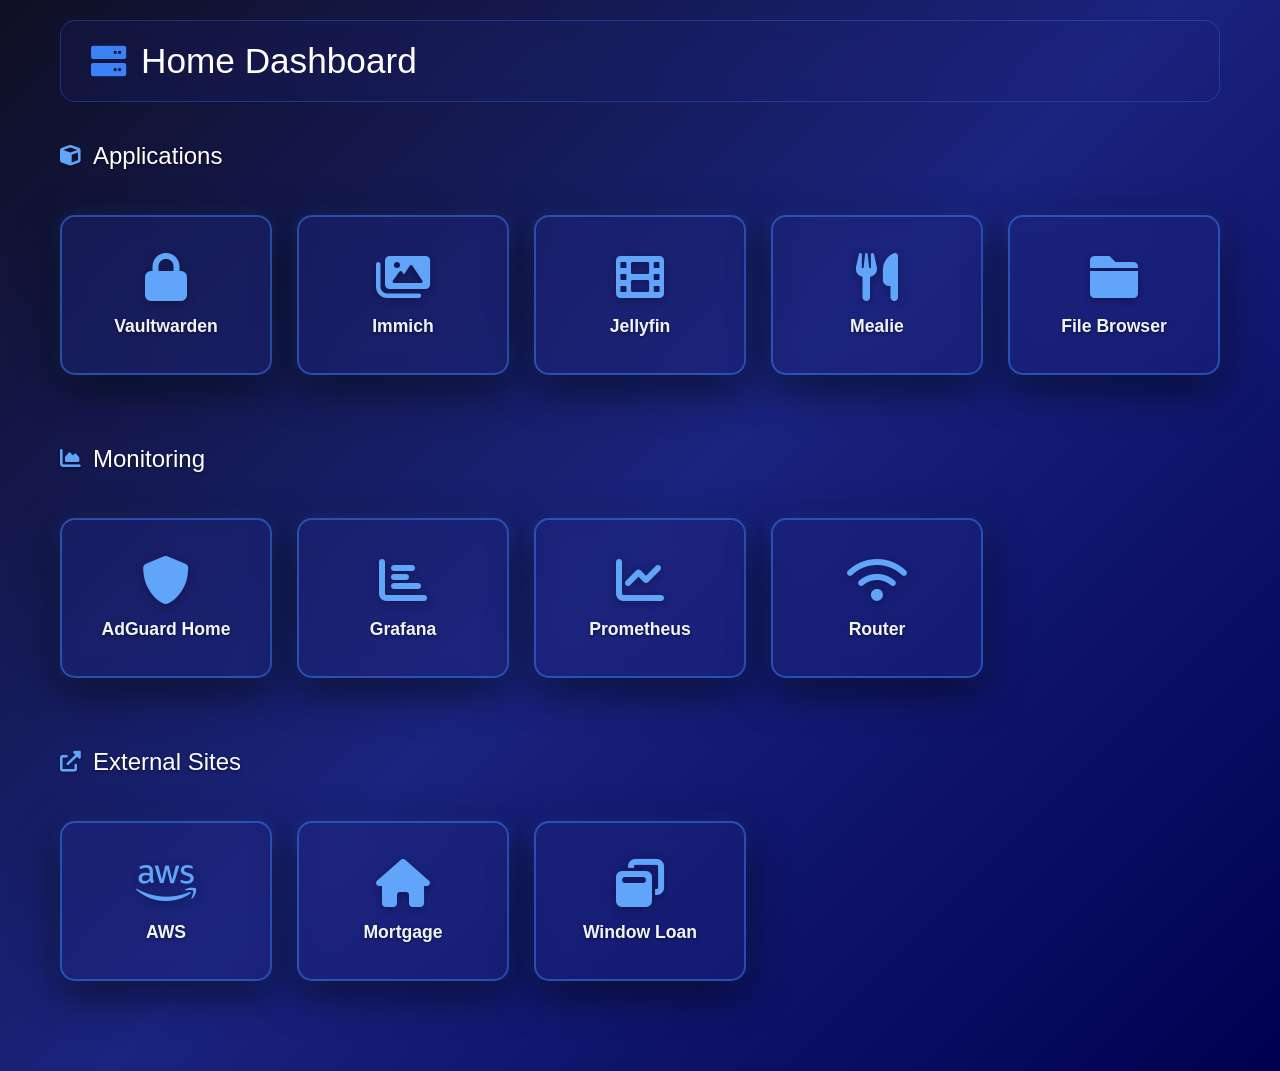
==== Application Setup/Homepage/index.html @ 80a23215 "Initial Commit" ====
<!DOCTYPE html>
<html lang="en">
<head>
    <meta charset="UTF-8">
    <meta name="viewport" content="width=device-width, initial-scale=1.0">
    <title>Home Lab Dashboard</title>
    <link rel="stylesheet" href="styles.css">
    <link href="https://cdnjs.cloudflare.com/ajax/libs/font-awesome/6.0.0/css/all.min.css" rel="stylesheet">
</head>
<body>
    <div class="container">
        <header>
            <h1><i class="fas fa-server"></i> Home Dashboard</h1>
        </header>
        
        <main>
            <!-- Applications Section -->
            <section class="section">
                <h2 class="section-title"><i class="fas fa-cube"></i> Applications</h2>
                <div class="apps-grid">
                    
                    <div class="app-tile" onclick="openApp('https://vaultwarden.kds-dev.com')">
                        <div class="app-icon">
                            <i class="fas fa-lock"></i>
                        </div>
                        <span class="app-name">Vaultwarden</span>
                    </div>
                    
                    <div class="app-tile" onclick="openApp('https://immich.kds-dev.com')">
                        <div class="app-icon">
                            <i class="fas fa-images"></i>
                        </div>
                        <span class="app-name">Immich</span>
                    </div>
                    
                    <div class="app-tile" onclick="openApp('https://jellyfin.kds-dev.com')">
                        <div class="app-icon">
                            <i class="fas fa-film"></i>
                        </div>
                        <span class="app-name">Jellyfin</span>
                    </div>
                    
                    <div class="app-tile" onclick="openApp('https://mealie.kds-dev.com')">
                        <div class="app-icon">
                            <i class="fas fa-utensils"></i>
                        </div>
                        <span class="app-name">Mealie</span>
                    </div>
                    
                    <div class="app-tile" onclick="openApp('https://filebrowser.kds-dev.com')">
                        <div class="app-icon">
                            <i class="fas fa-folder"></i>
                        </div>
                        <span class="app-name">File Browser</span>
                    </div>

                </div>
            </section>
            
            <!-- Monitoring Section -->
            <section class="section">
                <h2 class="section-title"><i class="fas fa-chart-area"></i> Monitoring</h2>
                <div class="apps-grid">
                    <div class="app-tile" onclick="openApp('https://adguard.kds-dev.com')">
                        <div class="app-icon">
                            <i class="fas fa-shield-alt"></i>
                        </div>
                        <span class="app-name">AdGuard Home</span>
                    </div>
                    
                    <div class="app-tile" onclick="openApp('https://grafana.kds-dev.com')">
                        <div class="app-icon">
                            <i class="fas fa-chart-bar"></i>
                        </div>
                        <span class="app-name">Grafana</span>
                    </div>
                    
                    <div class="app-tile" onclick="openApp('https://prometheus.kds-dev.com')">
                        <div class="app-icon">
                            <i class="fas fa-chart-line"></i>
                        </div>
                        <span class="app-name">Prometheus</span>
                    </div>
                    
                    <div class="app-tile" onclick="openApp('http://192.168.50.1')">
                        <div class="app-icon">
                            <i class="fas fa-wifi"></i>
                        </div>
                        <span class="app-name">Router</span>
                    </div>
                </div>
            </section>
            
            <!-- External Sites Section -->
            <section class="section">
                <h2 class="section-title"><i class="fas fa-external-link-alt"></i> External Sites</h2>
                <div class="apps-grid">
                    <div class="app-tile" onclick="openApp('https://us-east-2.signin.aws.amazon.com/')">
                        <div class="app-icon">
                            <i class="fab fa-aws"></i>
                        </div>
                        <span class="app-name">AWS</span>
                    </div>
                    
                    <div class="app-tile" onclick="openApp('https://mylogin.freedommortgage.com/')">
                        <div class="app-icon">
                            <i class="fas fa-home"></i>
                        </div>
                        <span class="app-name">Mortgage</span>
                    </div>
                    
                    <div class="app-tile" onclick="openApp('https://myaccount.momnt.com/login')">
                        <div class="app-icon">
                            <i class="fas fa-window-restore"></i>
                        </div>
                        <span class="app-name">Window Loan</span>
                    </div>
                </div>
            </section>
        </main>
        
    </div>
    
    <script>
        function openApp(url) {
            window.open(url, '_blank');
        }
    </script>
</body>
</html>
---- Application Setup/Homepage/styles.css ----
/* Reset and base styles */
* {
    margin: 0;
    padding: 0;
    box-sizing: border-box;
}

body {
    font-family: 'Segoe UI', Tahoma, Geneva, Verdana, sans-serif;
    background: linear-gradient(135deg, #0f0f23 0%, #1a237e 50%, #000051 100%);
    min-height: 100vh;
    color: #333;
}

.container {
    max-width: 1200px;
    margin: 0 auto;
    padding: 20px;
    min-height: 100vh;
}

/* Header */
header {
    display: flex;
    justify-content: space-between;
    align-items: center;
    margin-bottom: 40px;
    background: rgba(30, 39, 125, 0.2);
    backdrop-filter: blur(10px);
    padding: 20px 30px;
    border-radius: 15px;
    border: 1px solid rgba(59, 130, 246, 0.3);
}

header h1 {
    color: white;
    font-size: 2.2rem;
    font-weight: 300;
    display: flex;
    align-items: center;
    gap: 15px;
}

header h1 i {
    color: #3b82f6;
}

.add-app-btn {
    background: linear-gradient(45deg, #4CAF50, #45a049);
    color: white;
    border: none;
    padding: 12px 24px;
    border-radius: 8px;
    cursor: pointer;
    font-size: 1rem;
    display: flex;
    align-items: center;
    gap: 8px;
    transition: all 0.3s ease;
    box-shadow: 0 4px 15px rgba(76, 175, 80, 0.3);
}

.add-app-btn:hover {
    background: linear-gradient(45deg, #45a049, #4CAF50);
    transform: translateY(-2px);
    box-shadow: 0 6px 20px rgba(76, 175, 80, 0.4);
}

/* Sections */
.section {
    margin-bottom: 50px;
}

.section-title {
    color: #ffffff;
    font-size: 1.5rem;
    font-weight: 200;
    margin-bottom: 25px;
    display: flex;
    align-items: center;
    gap: 12px;
    text-shadow: 0 1px 3px rgba(0, 0, 0, 0.5);
}

.section-title i {
    color: #60a5fa;
    font-size: 1.3rem;
}

/* Apps Grid */
.apps-grid {
    display: grid;
    grid-template-columns: repeat(auto-fill, minmax(180px, 1fr));
    gap: 25px;
    padding: 20px 0;
}

/* App Tiles */
.app-tile {
    background: rgba(30, 39, 125, 0.4);
    border-radius: 15px;
    padding: 30px 20px;
    text-align: center;
    cursor: pointer;
    transition: all 0.3s ease;
    border: 2px solid rgba(59, 130, 246, 0.5);
    backdrop-filter: blur(10px);
    box-shadow: 0 12px 40px rgba(0, 0, 0, 0.6), 0 0 20px rgba(59, 130, 246, 0.2);
    position: relative;
    min-height: 160px;
    display: flex;
    flex-direction: column;
    justify-content: center;
    align-items: center;
}

.app-tile:hover {
    transform: translateY(-8px) scale(1.05);
    box-shadow: 0 20px 50px rgba(59, 130, 246, 0.6), 0 0 30px rgba(59, 130, 246, 0.4);
    background: rgba(59, 130, 246, 0.3);
    border: 2px solid rgba(59, 130, 246, 0.8);
}

.app-icon {
    margin-bottom: 15px;
}

.app-icon i {
    font-size: 3rem;
    color: #60a5fa;
    transition: all 0.3s ease;
    filter: drop-shadow(0 2px 4px rgba(0, 0, 0, 0.3));
}

.app-tile:hover .app-icon i {
    color: #93c5fd;
    transform: scale(1.1);
    filter: drop-shadow(0 4px 8px rgba(59, 130, 246, 0.5));
}

.app-name {
    font-size: 1.1rem;
    font-weight: 600;
    color: #f1f5f9;
    word-wrap: break-word;
    text-shadow: 0 1px 3px rgba(0, 0, 0, 0.5);
}

/* Delete button for custom apps */
.delete-btn {
    position: absolute;
    top: 10px;
    right: 10px;
    background: #ff4757;
    color: white;
    border: none;
    border-radius: 50%;
    width: 25px;
    height: 25px;
    cursor: pointer;
    opacity: 0;
    transition: all 0.3s ease;
    display: flex;
    align-items: center;
    justify-content: center;
    font-size: 0.8rem;
}

.app-tile:hover .delete-btn {
    opacity: 1;
}

.delete-btn:hover {
    background: #ff3742;
    transform: scale(1.1);
}

/* Modal */
.modal {
    display: none;
    position: fixed;
    z-index: 1000;
    left: 0;
    top: 0;
    width: 100%;
    height: 100%;
    background-color: rgba(0, 0, 0, 0.5);
    backdrop-filter: blur(5px);
}

.modal-content {
    background: white;
    margin: 5% auto;
    padding: 30px;
    border-radius: 15px;
    width: 90%;
    max-width: 500px;
    box-shadow: 0 20px 60px rgba(0, 0, 0, 0.3);
    position: relative;
}

.close {
    position: absolute;
    right: 20px;
    top: 15px;
    font-size: 2rem;
    font-weight: bold;
    color: #aaa;
    cursor: pointer;
    transition: color 0.3s ease;
}

.close:hover {
    color: #333;
}

.modal-content h2 {
    margin-bottom: 25px;
    color: #333;
    font-size: 1.8rem;
    font-weight: 300;
}

/* Form styles */
.form-group {
    margin-bottom: 20px;
}

.form-group label {
    display: block;
    margin-bottom: 8px;
    color: #555;
    font-weight: 500;
}

.form-group input {
    width: 100%;
    padding: 12px 15px;
    border: 2px solid #e1e5e9;
    border-radius: 8px;
    font-size: 1rem;
    transition: border-color 0.3s ease;
    background: #f8f9fa;
}

.form-group input:focus {
    outline: none;
    border-color: #667eea;
    background: white;
}

.form-group small {
    color: #6c757d;
    font-size: 0.875rem;
    margin-top: 5px;
    display: block;
}

.form-group small a {
    color: #667eea;
    text-decoration: none;
}

.form-group small a:hover {
    text-decoration: underline;
}

.form-buttons {
    display: flex;
    gap: 15px;
    justify-content: flex-end;
    margin-top: 30px;
}

.form-buttons button {
    padding: 12px 24px;
    border: none;
    border-radius: 8px;
    cursor: pointer;
    font-size: 1rem;
    transition: all 0.3s ease;
    min-width: 100px;
}

.form-buttons button[type="button"] {
    background: #6c757d;
    color: white;
}

.form-buttons button[type="button"]:hover {
    background: #5a6268;
}

.form-buttons button[type="submit"] {
    background: linear-gradient(45deg, #4CAF50, #45a049);
    color: white;
    box-shadow: 0 4px 15px rgba(76, 175, 80, 0.3);
}

.form-buttons button[type="submit"]:hover {
    background: linear-gradient(45deg, #45a049, #4CAF50);
    transform: translateY(-2px);
    box-shadow: 0 6px 20px rgba(76, 175, 80, 0.4);
}

/* Responsive design */
@media (max-width: 768px) {
    .container {
        padding: 15px;
    }
    
    header {
        flex-direction: column;
        gap: 20px;
        text-align: center;
        padding: 20px;
    }
    
    header h1 {
        font-size: 1.8rem;
    }
    
    .apps-grid {
        grid-template-columns: repeat(auto-fill, minmax(150px, 1fr));
        gap: 15px;
    }
    
    .app-tile {
        padding: 20px 15px;
        min-height: 140px;
    }
    
    .app-icon i {
        font-size: 2.5rem;
    }
    
    .modal-content {
        margin: 10% auto;
        padding: 25px;
        width: 95%;
    }
    
    .form-buttons {
        flex-direction: column;
    }
}

@media (max-width: 480px) {
    .apps-grid {
        grid-template-columns: repeat(auto-fill, minmax(130px, 1fr));
    }
    
    .app-tile {
        padding: 15px 10px;
        min-height: 120px;
    }
    
    .app-icon i {
        font-size: 2rem;
    }
    
    .app-name {
        font-size: 0.95rem;
    }
}
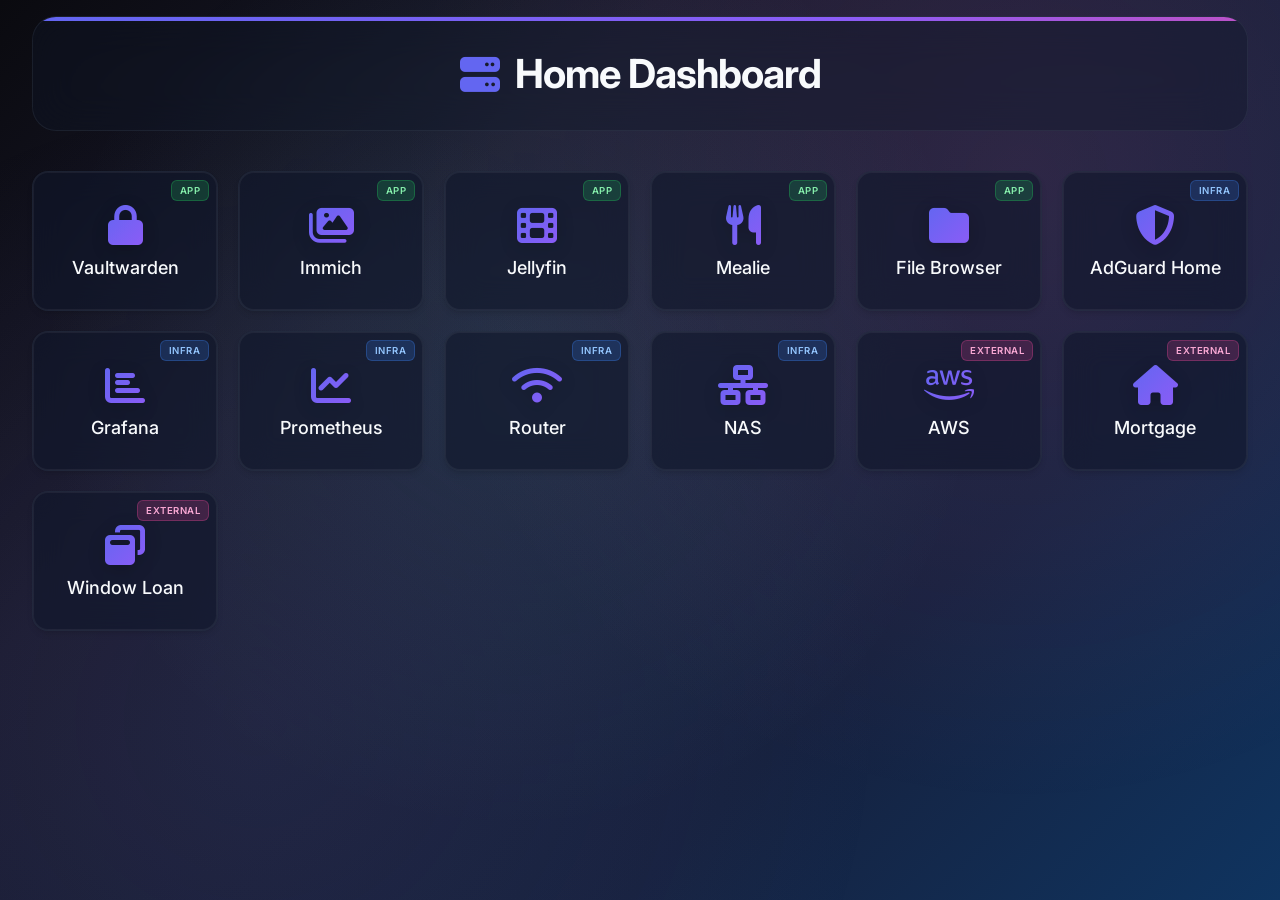
==== commit 43073fe0: "Improved Home Page" ====
--- a/Application Setup/Homepage/index.html
+++ b/Application Setup/Homepage/index.html
@@ -5,111 +5,124 @@
     <meta name="viewport" content="width=device-width, initial-scale=1.0">
     <title>Home Lab Dashboard</title>
     <link rel="stylesheet" href="styles.css">
-    <link href="https://cdnjs.cloudflare.com/ajax/libs/font-awesome/6.0.0/css/all.min.css" rel="stylesheet">
+    <link href="https://cdnjs.cloudflare.com/ajax/libs/font-awesome/6.4.0/css/all.min.css" rel="stylesheet">
+    <link href="https://fonts.googleapis.com/css2?family=Inter:wght@300;400;500;600;700&display=swap" rel="stylesheet">
 </head>
 <body>
     <div class="container">
         <header>
-            <h1><i class="fas fa-server"></i> Home Dashboard</h1>
+            <div class="header-content">
+                <h1><i class="fas fa-server"></i> Home Dashboard</h1>
+            </div>
+            <div class="header-decoration"></div>
         </header>
         
         <main>
-            <!-- Applications Section -->
+            <!-- All Applications in One Grid -->
             <section class="section">
-                <h2 class="section-title"><i class="fas fa-cube"></i> Applications</h2>
                 <div class="apps-grid">
                     
-                    <div class="app-tile" onclick="openApp('https://vaultwarden.kds-dev.com')">
+                    <!-- Applications -->
+                    <div class="app-tile app-category" data-category="apps" onclick="openApp('https://vaultwarden.kds-dev.com')">
+                        <div class="category-badge">APP</div>
                         <div class="app-icon">
                             <i class="fas fa-lock"></i>
                         </div>
                         <span class="app-name">Vaultwarden</span>
                     </div>
                     
-                    <div class="app-tile" onclick="openApp('https://immich.kds-dev.com')">
+                    <div class="app-tile app-category" data-category="apps" onclick="openApp('https://immich.kds-dev.com')">
+                        <div class="category-badge">APP</div>
                         <div class="app-icon">
                             <i class="fas fa-images"></i>
                         </div>
                         <span class="app-name">Immich</span>
                     </div>
                     
-                    <div class="app-tile" onclick="openApp('https://jellyfin.kds-dev.com')">
+                    <div class="app-tile app-category" data-category="apps" onclick="openApp('https://jellyfin.kds-dev.com')">
+                        <div class="category-badge">APP</div>
                         <div class="app-icon">
                             <i class="fas fa-film"></i>
                         </div>
                         <span class="app-name">Jellyfin</span>
                     </div>
                     
-                    <div class="app-tile" onclick="openApp('https://mealie.kds-dev.com')">
+                    <div class="app-tile app-category" data-category="apps" onclick="openApp('https://mealie.kds-dev.com')">
+                        <div class="category-badge">APP</div>
                         <div class="app-icon">
                             <i class="fas fa-utensils"></i>
                         </div>
                         <span class="app-name">Mealie</span>
                     </div>
                     
-                    <div class="app-tile" onclick="openApp('https://filebrowser.kds-dev.com')">
+                    <div class="app-tile app-category" data-category="apps" onclick="openApp('https://filebrowser.kds-dev.com')">
+                        <div class="category-badge">APP</div>
                         <div class="app-icon">
                             <i class="fas fa-folder"></i>
                         </div>
                         <span class="app-name">File Browser</span>
                     </div>
 
-                </div>
-            </section>
-            
-            <!-- Monitoring Section -->
-            <section class="section">
-                <h2 class="section-title"><i class="fas fa-chart-area"></i> Monitoring</h2>
-                <div class="apps-grid">
-                    <div class="app-tile" onclick="openApp('https://adguard.kds-dev.com')">
+                    <!-- Infrastructure -->
+                    <div class="app-tile infra-category" data-category="infra" onclick="openApp('https://adguard.kds-dev.com')">
+                        <div class="category-badge">INFRA</div>
                         <div class="app-icon">
                             <i class="fas fa-shield-alt"></i>
                         </div>
                         <span class="app-name">AdGuard Home</span>
                     </div>
                     
-                    <div class="app-tile" onclick="openApp('https://grafana.kds-dev.com')">
+                    <div class="app-tile infra-category" data-category="infra" onclick="openApp('https://grafana.kds-dev.com')">
+                        <div class="category-badge">INFRA</div>
                         <div class="app-icon">
                             <i class="fas fa-chart-bar"></i>
                         </div>
                         <span class="app-name">Grafana</span>
                     </div>
                     
-                    <div class="app-tile" onclick="openApp('https://prometheus.kds-dev.com')">
+                    <div class="app-tile infra-category" data-category="infra" onclick="openApp('https://prometheus.kds-dev.com')">
+                        <div class="category-badge">INFRA</div>
                         <div class="app-icon">
                             <i class="fas fa-chart-line"></i>
                         </div>
                         <span class="app-name">Prometheus</span>
                     </div>
                     
-                    <div class="app-tile" onclick="openApp('http://192.168.50.1')">
+                    <div class="app-tile infra-category" data-category="infra" onclick="openApp('http://192.168.50.1')">
+                        <div class="category-badge">INFRA</div>
                         <div class="app-icon">
                             <i class="fas fa-wifi"></i>
                         </div>
                         <span class="app-name">Router</span>
                     </div>
-                </div>
-            </section>
-            
-            <!-- External Sites Section -->
-            <section class="section">
-                <h2 class="section-title"><i class="fas fa-external-link-alt"></i> External Sites</h2>
-                <div class="apps-grid">
-                    <div class="app-tile" onclick="openApp('https://us-east-2.signin.aws.amazon.com/')">
+
+                    <div class="app-tile infra-category" data-category="infra" onclick="openApp('http://nas.kds-dev.com')">
+                        <div class="category-badge">INFRA</div>
+                        <div class="app-icon">
+                            <i class="fas fa-network-wired"></i>
+                        </div>
+                        <span class="app-name">NAS</span>
+                    </div>
+
+                    <!-- External Sites -->
+                    <div class="app-tile external-category" data-category="external" onclick="openApp('https://us-east-2.signin.aws.amazon.com/')">
+                        <div class="category-badge">EXTERNAL</div>
                         <div class="app-icon">
                             <i class="fab fa-aws"></i>
                         </div>
                         <span class="app-name">AWS</span>
                     </div>
                     
-                    <div class="app-tile" onclick="openApp('https://mylogin.freedommortgage.com/')">
+                    <div class="app-tile external-category" data-category="external" onclick="openApp('https://mylogin.freedommortgage.com/')">
+                        <div class="category-badge">EXTERNAL</div>
                         <div class="app-icon">
                             <i class="fas fa-home"></i>
                         </div>
                         <span class="app-name">Mortgage</span>
                     </div>
                     
-                    <div class="app-tile" onclick="openApp('https://myaccount.momnt.com/login')">
+                    <div class="app-tile external-category" data-category="external" onclick="openApp('https://myaccount.momnt.com/login')">
+                        <div class="category-badge">EXTERNAL</div>
                         <div class="app-icon">
                             <i class="fas fa-window-restore"></i>
                         </div>
--- a/Application Setup/Homepage/styles.css
+++ b/Application Setup/Homepage/styles.css
@@ -6,353 +6,306 @@
 }
 
 body {
-    font-family: 'Segoe UI', Tahoma, Geneva, Verdana, sans-serif;
-    background: linear-gradient(135deg, #0f0f23 0%, #1a237e 50%, #000051 100%);
+    font-family: 'Inter', -apple-system, BlinkMacSystemFont, 'Segoe UI', Roboto, sans-serif;
+    background: linear-gradient(135deg, #0a0a0f 0%, #1a1a2e 30%, #16213e 70%, #0f3460 100%);
     min-height: 100vh;
-    color: #333;
+    color: #e2e8f0;
+    overflow-x: hidden;
+    position: relative;
+}
+
+body::before {
+    content: '';
+    position: fixed;
+    top: 0;
+    left: 0;
+    right: 0;
+    bottom: 0;
+    background-image: 
+        radial-gradient(circle at 20% 80%, rgba(120, 119, 198, 0.1) 0%, transparent 50%),
+        radial-gradient(circle at 80% 20%, rgba(255, 119, 198, 0.1) 0%, transparent 50%),
+        radial-gradient(circle at 40% 40%, rgba(120, 219, 226, 0.1) 0%, transparent 50%);
+    pointer-events: none;
+    z-index: 1;
 }
 
 .container {
-    max-width: 1200px;
+    max-width: 1600px;
     margin: 0 auto;
-    padding: 20px;
+    padding: 1rem 2rem;
     min-height: 100vh;
+    position: relative;
+    z-index: 2;
 }
 
 /* Header */
 header {
-    display: flex;
-    justify-content: space-between;
-    align-items: center;
-    margin-bottom: 40px;
-    background: rgba(30, 39, 125, 0.2);
-    backdrop-filter: blur(10px);
-    padding: 20px 30px;
-    border-radius: 15px;
-    border: 1px solid rgba(59, 130, 246, 0.3);
-}
-
-header h1 {
-    color: white;
-    font-size: 2.2rem;
-    font-weight: 300;
+    position: relative;
+    text-align: center;
+    margin-bottom: 2rem;
+    padding: 2rem 2rem;
+    background: rgba(15, 23, 42, 0.4);
+    backdrop-filter: blur(20px);
+    border-radius: 24px;
+    border: 1px solid rgba(148, 163, 184, 0.1);
+    overflow: hidden;
+}
+
+.header-decoration {
+    position: absolute;
+    top: 0;
+    left: 0;
+    right: 0;
+    height: 4px;
+    background: linear-gradient(90deg, #6366f1, #8b5cf6, #ec4899, #06b6d4);
+    background-size: 200% 200%;
+    animation: gradient-shift 3s ease infinite;
+}
+
+@keyframes gradient-shift {
+    0%, 100% { background-position: 0% 50%; }
+    50% { background-position: 100% 50%; }
+}
+
+.header-content h1 {
+    color: #f8fafc;
+    font-size: 2.5rem;
+    font-weight: 700;
     display: flex;
     align-items: center;
-    gap: 15px;
-}
-
-header h1 i {
-    color: #3b82f6;
-}
-
-.add-app-btn {
-    background: linear-gradient(45deg, #4CAF50, #45a049);
-    color: white;
-    border: none;
-    padding: 12px 24px;
-    border-radius: 8px;
-    cursor: pointer;
-    font-size: 1rem;
-    display: flex;
-    align-items: center;
-    gap: 8px;
-    transition: all 0.3s ease;
-    box-shadow: 0 4px 15px rgba(76, 175, 80, 0.3);
-}
-
-.add-app-btn:hover {
-    background: linear-gradient(45deg, #45a049, #4CAF50);
-    transform: translateY(-2px);
-    box-shadow: 0 6px 20px rgba(76, 175, 80, 0.4);
+    justify-content: center;
+    gap: 1rem;
+    margin-bottom: 0;
+    letter-spacing: -0.025em;
+}
+
+.header-content h1 i {
+    color: #6366f1;
+    animation: pulse-glow 2s ease-in-out infinite alternate;
+}
+
+@keyframes pulse-glow {
+    from { text-shadow: 0 0 20px rgba(99, 102, 241, 0.5); }
+    to { text-shadow: 0 0 30px rgba(99, 102, 241, 0.8), 0 0 40px rgba(99, 102, 241, 0.3); }
+}
+
+.header-subtitle {
+    color: #94a3b8;
+    font-size: 1.1rem;
+    font-weight: 400;
+    opacity: 0.8;
+    margin-top: 0.5rem;
 }
 
 /* Sections */
 .section {
-    margin-bottom: 50px;
-}
-
-.section-title {
-    color: #ffffff;
-    font-size: 1.5rem;
-    font-weight: 200;
-    margin-bottom: 25px;
-    display: flex;
-    align-items: center;
-    gap: 12px;
-    text-shadow: 0 1px 3px rgba(0, 0, 0, 0.5);
-}
-
-.section-title i {
-    color: #60a5fa;
-    font-size: 1.3rem;
+    margin-bottom: 0;
 }
 
 /* Apps Grid */
 .apps-grid {
     display: grid;
-    grid-template-columns: repeat(auto-fill, minmax(180px, 1fr));
-    gap: 25px;
-    padding: 20px 0;
+    grid-template-columns: repeat(auto-fit, minmax(180px, 1fr));
+    gap: 1.25rem;
+    padding: 0.5rem 0;
+    max-width: 100%;
 }
 
 /* App Tiles */
 .app-tile {
-    background: rgba(30, 39, 125, 0.4);
-    border-radius: 15px;
-    padding: 30px 20px;
+    background: rgba(15, 23, 42, 0.6);
+    border-radius: 16px;
+    padding: 1.5rem 1rem;
     text-align: center;
     cursor: pointer;
-    transition: all 0.3s ease;
-    border: 2px solid rgba(59, 130, 246, 0.5);
-    backdrop-filter: blur(10px);
-    box-shadow: 0 12px 40px rgba(0, 0, 0, 0.6), 0 0 20px rgba(59, 130, 246, 0.2);
-    position: relative;
-    min-height: 160px;
+    transition: all 0.3s cubic-bezier(0.4, 0, 0.2, 1);
+    border: 1px solid rgba(148, 163, 184, 0.1);
+    backdrop-filter: blur(16px);
+    box-shadow: 
+        0 4px 6px -1px rgba(0, 0, 0, 0.1),
+        0 2px 4px -1px rgba(0, 0, 0, 0.06),
+        0 0 0 1px rgba(255, 255, 255, 0.05) inset;
+    position: relative;
+    min-height: 140px;
     display: flex;
     flex-direction: column;
     justify-content: center;
     align-items: center;
+    overflow: hidden;
+}
+
+.app-tile::before {
+    content: '';
+    position: absolute;
+    inset: 0;
+    background: linear-gradient(45deg, transparent, rgba(99, 102, 241, 0.1), transparent);
+    opacity: 0;
+    transition: opacity 0.4s ease;
+}
+
+.app-tile:hover::before {
+    opacity: 1;
 }
 
 .app-tile:hover {
-    transform: translateY(-8px) scale(1.05);
-    box-shadow: 0 20px 50px rgba(59, 130, 246, 0.6), 0 0 30px rgba(59, 130, 246, 0.4);
-    background: rgba(59, 130, 246, 0.3);
-    border: 2px solid rgba(59, 130, 246, 0.8);
+    transform: translateY(-8px) scale(1.02);
+    box-shadow: 
+        0 25px 50px -12px rgba(0, 0, 0, 0.25),
+        0 0 40px rgba(99, 102, 241, 0.2),
+        0 0 0 1px rgba(99, 102, 241, 0.3) inset;
+    border-color: rgba(99, 102, 241, 0.3);
+    background: rgba(15, 23, 42, 0.8);
 }
 
 .app-icon {
-    margin-bottom: 15px;
+    margin-bottom: 0.75rem;
+    position: relative;
+    z-index: 1;
 }
 
 .app-icon i {
-    font-size: 3rem;
-    color: #60a5fa;
+    font-size: 2.5rem;
+    background: linear-gradient(135deg, #6366f1, #8b5cf6, #ec4899);
+    background-clip: text;
+    -webkit-background-clip: text;
+    -webkit-text-fill-color: transparent;
+    background-size: 200% 200%;
+    animation: gradient-shift 3s ease infinite;
+    transition: all 0.4s cubic-bezier(0.4, 0, 0.2, 1);
+    filter: drop-shadow(0 4px 8px rgba(0, 0, 0, 0.2));
+}
+
+.app-tile:hover .app-icon i {
+    transform: scale(1.15) rotateY(5deg);
+    filter: drop-shadow(0 8px 16px rgba(99, 102, 241, 0.4));
+}
+
+.app-name {
+    font-size: 1.125rem;
+    font-weight: 500;
+    color: #f8fafc;
+    word-wrap: break-word;
+    position: relative;
+    z-index: 1;
+    transition: color 0.3s ease;
+}
+
+.app-tile:hover .app-name {
+    color: #ffffff;
+}
+
+/* Category Badges */
+.category-badge {
+    position: absolute;
+    top: 0.5rem;
+    right: 0.5rem;
+    background: rgba(99, 102, 241, 0.2);
+    color: #a5b4fc;
+    font-size: 0.6rem;
+    font-weight: 600;
+    padding: 0.25rem 0.5rem;
+    border-radius: 6px;
+    letter-spacing: 0.05em;
+    border: 1px solid rgba(99, 102, 241, 0.3);
+    z-index: 2;
     transition: all 0.3s ease;
-    filter: drop-shadow(0 2px 4px rgba(0, 0, 0, 0.3));
-}
-
-.app-tile:hover .app-icon i {
+}
+
+.app-category .category-badge {
+    background: rgba(34, 197, 94, 0.2);
+    color: #86efac;
+    border-color: rgba(34, 197, 94, 0.3);
+}
+
+.infra-category .category-badge {
+    background: rgba(59, 130, 246, 0.2);
     color: #93c5fd;
-    transform: scale(1.1);
-    filter: drop-shadow(0 4px 8px rgba(59, 130, 246, 0.5));
-}
-
-.app-name {
-    font-size: 1.1rem;
-    font-weight: 600;
-    color: #f1f5f9;
-    word-wrap: break-word;
-    text-shadow: 0 1px 3px rgba(0, 0, 0, 0.5);
-}
-
-/* Delete button for custom apps */
-.delete-btn {
-    position: absolute;
-    top: 10px;
-    right: 10px;
-    background: #ff4757;
-    color: white;
-    border: none;
-    border-radius: 50%;
-    width: 25px;
-    height: 25px;
-    cursor: pointer;
-    opacity: 0;
-    transition: all 0.3s ease;
-    display: flex;
-    align-items: center;
-    justify-content: center;
-    font-size: 0.8rem;
-}
-
-.app-tile:hover .delete-btn {
-    opacity: 1;
-}
-
-.delete-btn:hover {
-    background: #ff3742;
-    transform: scale(1.1);
-}
-
-/* Modal */
-.modal {
-    display: none;
-    position: fixed;
-    z-index: 1000;
-    left: 0;
-    top: 0;
-    width: 100%;
-    height: 100%;
-    background-color: rgba(0, 0, 0, 0.5);
-    backdrop-filter: blur(5px);
-}
-
-.modal-content {
-    background: white;
-    margin: 5% auto;
-    padding: 30px;
-    border-radius: 15px;
-    width: 90%;
-    max-width: 500px;
-    box-shadow: 0 20px 60px rgba(0, 0, 0, 0.3);
-    position: relative;
-}
-
-.close {
-    position: absolute;
-    right: 20px;
-    top: 15px;
-    font-size: 2rem;
-    font-weight: bold;
-    color: #aaa;
-    cursor: pointer;
-    transition: color 0.3s ease;
-}
-
-.close:hover {
-    color: #333;
-}
-
-.modal-content h2 {
-    margin-bottom: 25px;
-    color: #333;
-    font-size: 1.8rem;
-    font-weight: 300;
-}
-
-/* Form styles */
-.form-group {
-    margin-bottom: 20px;
-}
-
-.form-group label {
-    display: block;
-    margin-bottom: 8px;
-    color: #555;
-    font-weight: 500;
-}
-
-.form-group input {
-    width: 100%;
-    padding: 12px 15px;
-    border: 2px solid #e1e5e9;
-    border-radius: 8px;
-    font-size: 1rem;
-    transition: border-color 0.3s ease;
-    background: #f8f9fa;
-}
-
-.form-group input:focus {
-    outline: none;
-    border-color: #667eea;
-    background: white;
-}
-
-.form-group small {
-    color: #6c757d;
-    font-size: 0.875rem;
-    margin-top: 5px;
-    display: block;
-}
-
-.form-group small a {
-    color: #667eea;
-    text-decoration: none;
-}
-
-.form-group small a:hover {
-    text-decoration: underline;
-}
-
-.form-buttons {
-    display: flex;
-    gap: 15px;
-    justify-content: flex-end;
-    margin-top: 30px;
-}
-
-.form-buttons button {
-    padding: 12px 24px;
-    border: none;
-    border-radius: 8px;
-    cursor: pointer;
-    font-size: 1rem;
-    transition: all 0.3s ease;
-    min-width: 100px;
-}
-
-.form-buttons button[type="button"] {
-    background: #6c757d;
-    color: white;
-}
-
-.form-buttons button[type="button"]:hover {
-    background: #5a6268;
-}
-
-.form-buttons button[type="submit"] {
-    background: linear-gradient(45deg, #4CAF50, #45a049);
-    color: white;
-    box-shadow: 0 4px 15px rgba(76, 175, 80, 0.3);
-}
-
-.form-buttons button[type="submit"]:hover {
-    background: linear-gradient(45deg, #45a049, #4CAF50);
-    transform: translateY(-2px);
-    box-shadow: 0 6px 20px rgba(76, 175, 80, 0.4);
+    border-color: rgba(59, 130, 246, 0.3);
+}
+
+.external-category .category-badge {
+    background: rgba(236, 72, 153, 0.2);
+    color: #f9a8d4;
+    border-color: rgba(236, 72, 153, 0.3);
+}
+
+.app-tile:hover .category-badge {
+    background: rgba(99, 102, 241, 0.4);
+    color: #c7d2fe;
+}
+
+.app-tile:hover .app-category .category-badge {
+    background: rgba(34, 197, 94, 0.4);
+    color: #bbf7d0;
+}
+
+.app-tile:hover .infra-category .category-badge {
+    background: rgba(59, 130, 246, 0.4);
+    color: #bfdbfe;
+}
+
+.app-tile:hover .external-category .category-badge {
+    background: rgba(236, 72, 153, 0.4);
+    color: #fbcfe8;
 }
 
 /* Responsive design */
+@media (min-width: 1400px) {
+    .apps-grid {
+        grid-template-columns: repeat(6, 1fr);
+        max-width: 1200px;
+        margin: 0 auto;
+    }
+}
+
+@media (max-width: 1024px) {
+    .container {
+        padding: 1rem;
+    }
+    
+    .apps-grid {
+        grid-template-columns: repeat(auto-fit, minmax(160px, 1fr));
+        gap: 1rem;
+    }
+    
+    .app-tile {
+        min-height: 130px;
+        padding: 1.25rem 0.75rem;
+    }
+    
+    .app-icon i {
+        font-size: 2.25rem;
+    }
+}
+
 @media (max-width: 768px) {
     .container {
-        padding: 15px;
+        padding: 0.75rem;
     }
     
     header {
+        padding: 1.5rem 1rem;
+        margin-bottom: 1.5rem;
+    }
+    
+    .header-content h1 {
+        font-size: 2rem;
         flex-direction: column;
-        gap: 20px;
-        text-align: center;
-        padding: 20px;
-    }
-    
-    header h1 {
-        font-size: 1.8rem;
+        gap: 0.5rem;
     }
     
     .apps-grid {
-        grid-template-columns: repeat(auto-fill, minmax(150px, 1fr));
-        gap: 15px;
+        grid-template-columns: repeat(auto-fit, minmax(140px, 1fr));
+        gap: 0.75rem;
     }
     
     .app-tile {
-        padding: 20px 15px;
-        min-height: 140px;
-    }
-    
-    .app-icon i {
-        font-size: 2.5rem;
-    }
-    
-    .modal-content {
-        margin: 10% auto;
-        padding: 25px;
-        width: 95%;
-    }
-    
-    .form-buttons {
-        flex-direction: column;
-    }
-}
-
-@media (max-width: 480px) {
-    .apps-grid {
-        grid-template-columns: repeat(auto-fill, minmax(130px, 1fr));
-    }
-    
-    .app-tile {
-        padding: 15px 10px;
+        padding: 1rem 0.5rem;
         min-height: 120px;
+    }
+    
+    .app-icon {
+        margin-bottom: 0.5rem;
     }
     
     .app-icon i {
@@ -360,6 +313,94 @@
     }
     
     .app-name {
-        font-size: 0.95rem;
-    }
+        font-size: 0.9rem;
+    }
+    
+    .category-badge {
+        font-size: 0.5rem;
+        padding: 0.2rem 0.4rem;
+        top: 0.4rem;
+        right: 0.4rem;
+    }
+}
+
+@media (max-width: 480px) {
+    .container {
+        padding: 0.5rem;
+    }
+    
+    header {
+        padding: 1rem 0.75rem;
+        margin-bottom: 1rem;
+    }
+    
+    .header-content h1 {
+        font-size: 1.75rem;
+    }
+    
+    .apps-grid {
+        grid-template-columns: repeat(auto-fit, minmax(120px, 1fr));
+        gap: 0.5rem;
+    }
+    
+    .app-tile {
+        padding: 0.75rem 0.5rem;
+        min-height: 100px;
+        border-radius: 12px;
+    }
+    
+    .app-icon {
+        margin-bottom: 0.4rem;
+    }
+    
+    .app-icon i {
+        font-size: 1.75rem;
+    }
+    
+    .app-name {
+        font-size: 0.8rem;
+        line-height: 1.2;
+    }
+    
+    .category-badge {
+        font-size: 0.45rem;
+        padding: 0.15rem 0.3rem;
+        top: 0.3rem;
+        right: 0.3rem;
+    }
+}
+
+/* Custom scrollbar for webkit browsers */
+::-webkit-scrollbar {
+    width: 8px;
+}
+
+::-webkit-scrollbar-track {
+    background: rgba(15, 23, 42, 0.3);
+    border-radius: 4px;
+}
+
+::-webkit-scrollbar-thumb {
+    background: linear-gradient(135deg, #6366f1, #8b5cf6);
+    border-radius: 4px;
+}
+
+::-webkit-scrollbar-thumb:hover {
+    background: linear-gradient(135deg, #5b21b6, #7c3aed);
+}
+
+/* Loading animation for better UX */
+@keyframes fadeInUp {
+    from {
+        opacity: 0;
+        transform: translateY(30px);
+    }
+    to {
+        opacity: 1;
+        transform: translateY(0);
+    }
+}
+
+.section {
+    animation: fadeInUp 0.6s ease forwards;
 }
